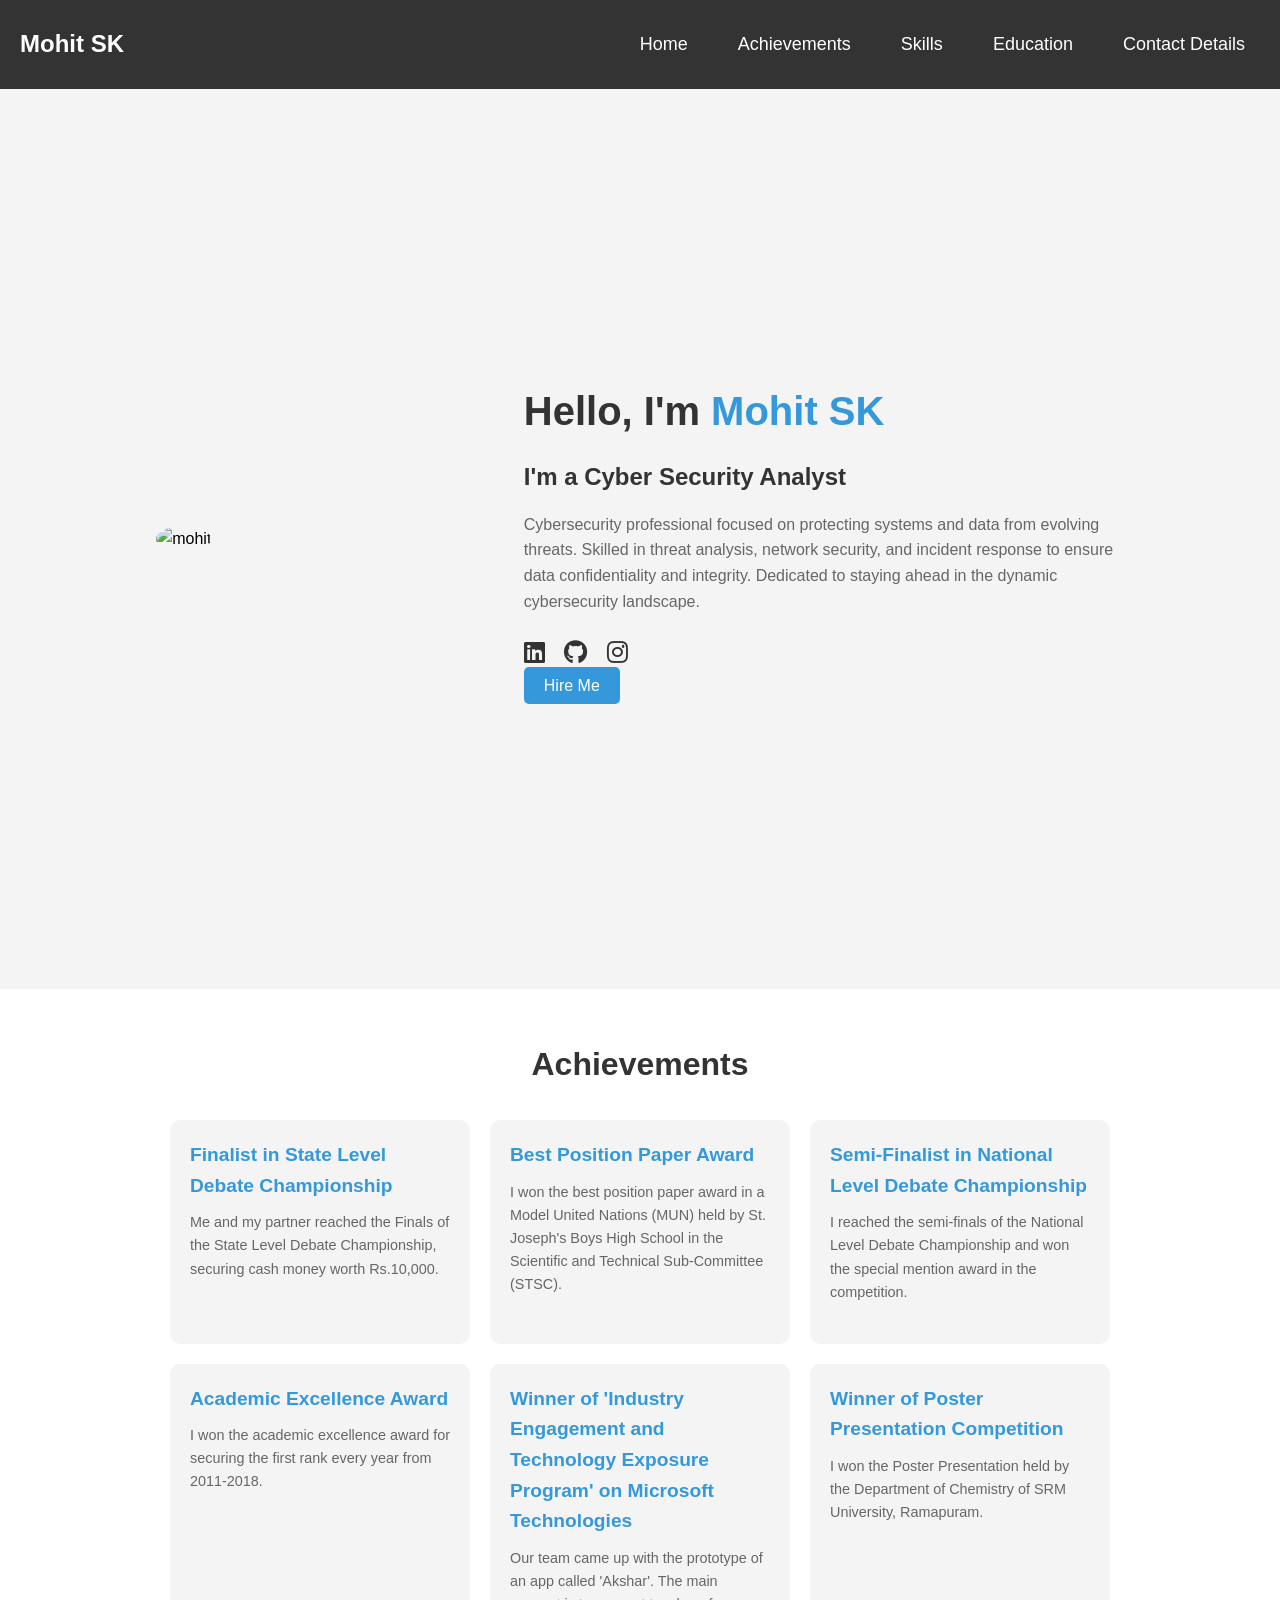
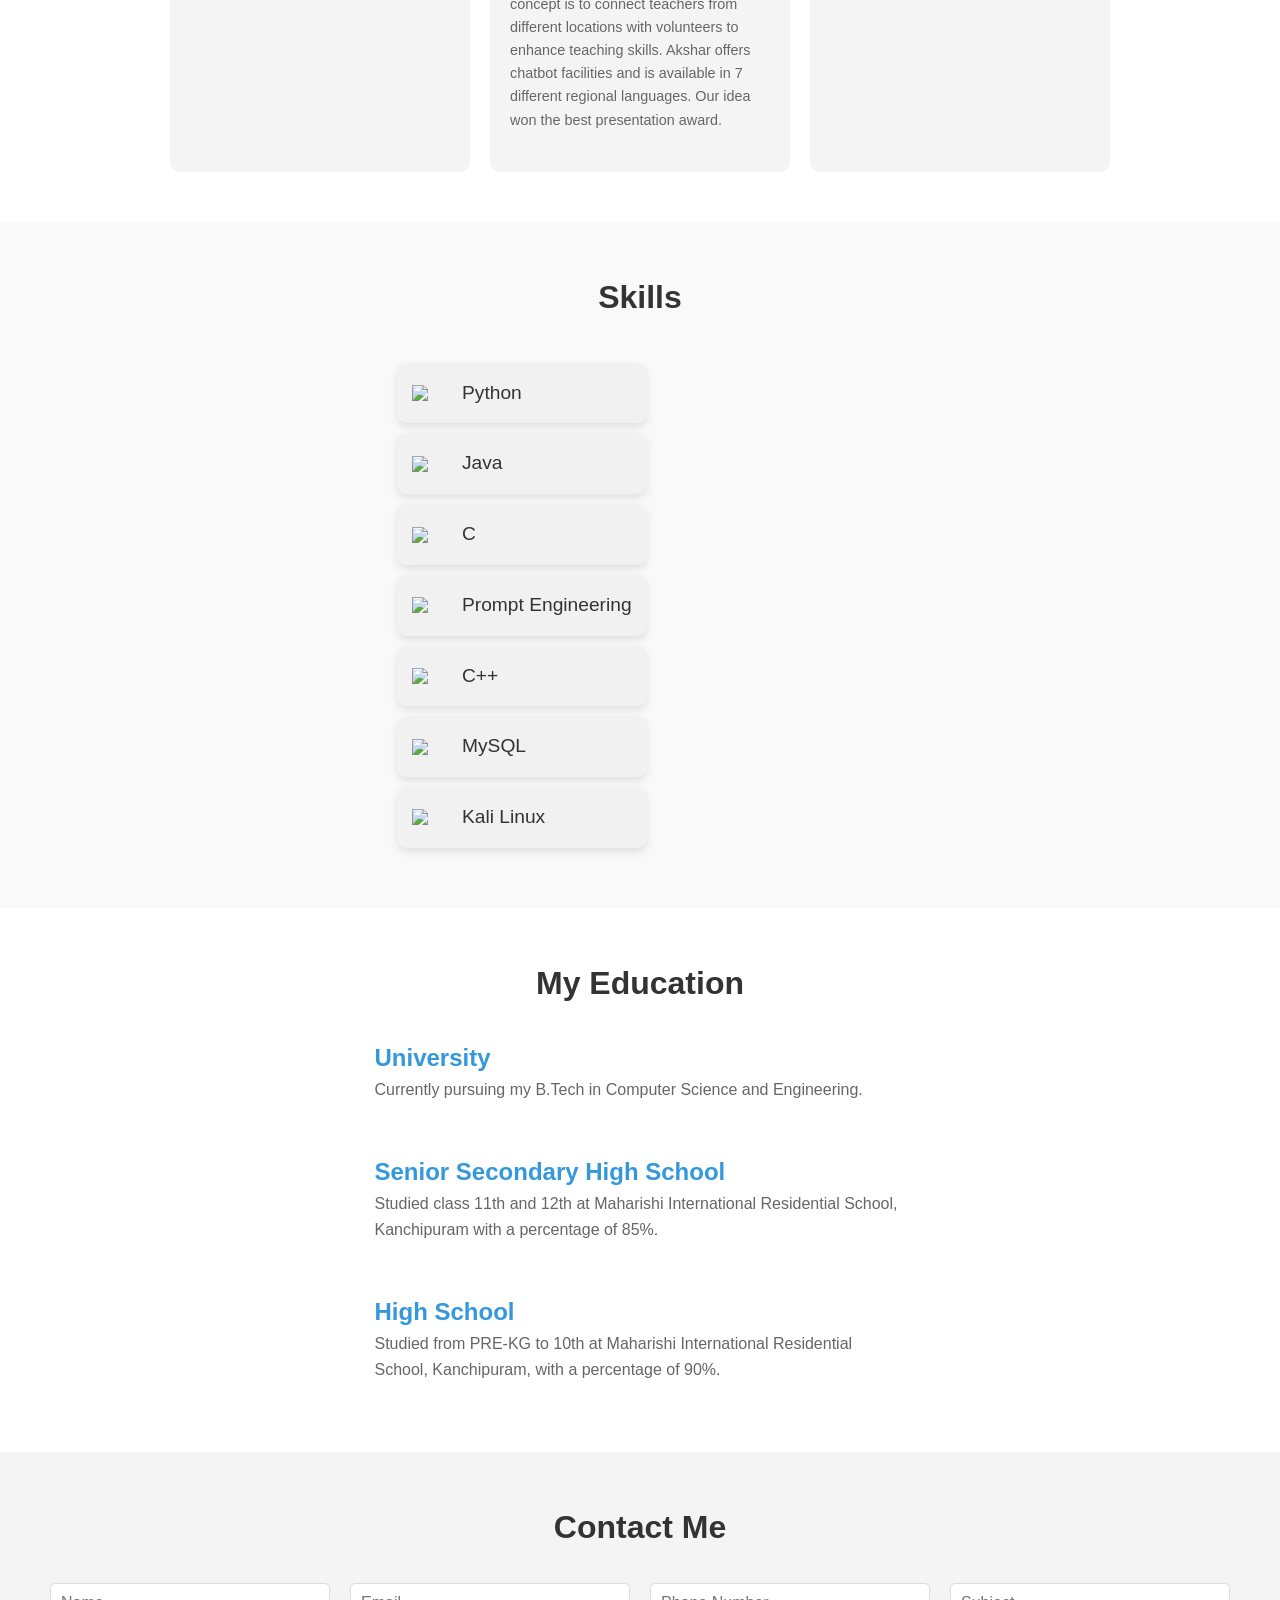
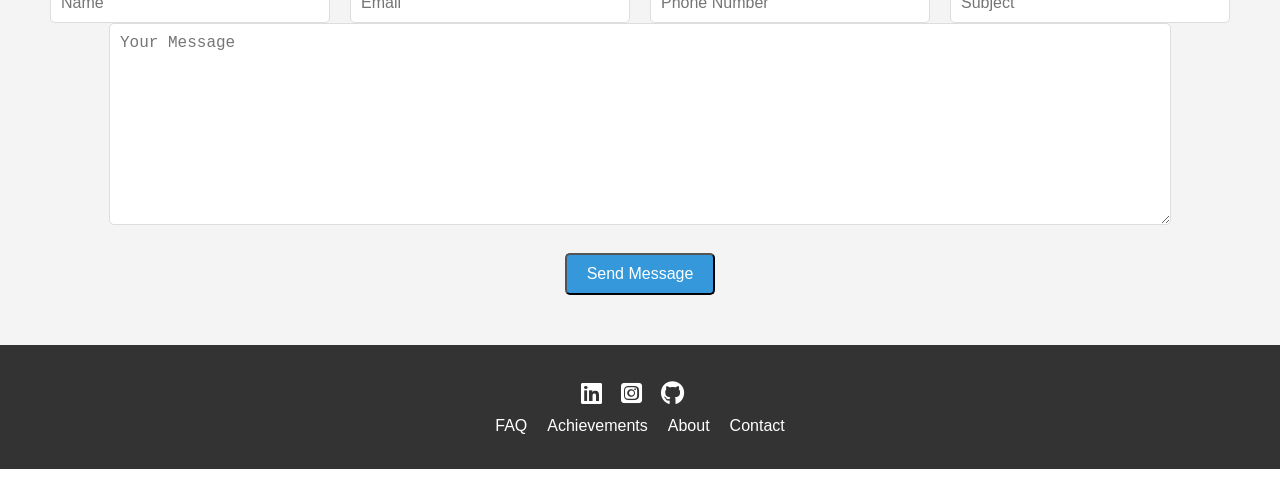
==== portfolio/index.html @ 16996514 "Add files via upload" ====
<!DOCTYPE html>
<html lang="en">
    <head>
        <meta charset="UTF-8">
        <meta name="viewport" content="width=device-width, initial-scale=1.0">
        <title>Portfolio</title>
        <link rel="stylesheet" href="/assets/css/style.css">
        <!-- Font awesome import -->
        <link rel="stylesheet" href="https://cdnjs.cloudflare.com/ajax/libs/font-awesome/6.5.1/css/all.min.css"
        integrity="sha512-DT0Q09RWCH3ppGqcWaEA1BIZOC6xxalwEsw9c2QQeAIftl+Vegovlnee1c9QX4TctnWMn13TZye+giMm8e2LwA=="
        crossorigin="anonymous" referrerpolicy="no-referrer"/>
        <link rel="stylesheet" href="styles.css">
        <script src="script.js"></script>
    </head>
    <body>
        <header class="header">
            <a href="#" class="logo">Mohit SK</a>
            <i class="fa-solid fa-bars menu-icon"></i>
            <nav class="navbar">
                <a href="#Home">Home</a>
                <a href="#achievements">Achievements</a>
                <a href="#skills">Skills</a>
                <a href="#education">Education</a>
                <a href="#contact-details">Contact Details</a>
            </nav>
        </header>

        <section class="home" id="home">
            <div class="home-img">
                <img src="C:\Users\mohit\Music\WhatsApp Image 2024-10-21 at 20.36.06_4c24ca75.jpg" alt="mohit">
            </div>
            <div class="home-content">
                <h1>Hello, I'm <span>Mohit SK</span></h1>
                <h3 class="typing-text">I'm a Cyber Security Analyst<span></span></h3>
                <p>
                    Cybersecurity professional focused on protecting systems and data from evolving threats. Skilled in threat analysis, network security, and incident response to ensure data confidentiality and integrity. Dedicated to staying ahead in the dynamic cybersecurity landscape.</p>
                <div class="social-icon">
                    <a href="#"><i class="fa-brands fa-linkedin"></i></a>
                    <a href="#"><i class="fa-brands fa-github"></i></a>
                    <a href="#"><i class="fa-brands fa-instagram"></i></a>
                </div>
                <a href="#" class="btn">Hire Me</a>
            </div>
        </section>

        <section class="achievements" id="achievements">
            <h2 class="heading">Achievements</h2>
            <div class="achievements-container">
                <div class="achievements-box">
                    <div class="achievements-info">
                        <h4>Finalist in State Level Debate Championship</h4>
                        <p>Me and my partner reached the Finals of the State Level Debate Championship, securing cash money worth Rs.10,000.</p>
                    </div>
                </div>
                <div class="achievements-box">
                    <div class="achievements-info">
                        <h4>Best Position Paper Award</h4>
                        <p>I won the best position paper award in a Model United Nations (MUN) held by St. Joseph's Boys High School in the Scientific and Technical Sub-Committee (STSC).</p>
                    </div>
                </div>
                <div class="achievements-box">
                    <div class="achievements-info">
                        <h4>Semi-Finalist in National Level Debate Championship</h4>
                        <p>I reached the semi-finals of the National Level Debate Championship and won the special mention award in the competition.</p>
                    </div>
                </div>
                <div class="achievements-box">
                    <div class="achievements-info">
                        <h4>Academic Excellence Award</h4>
                        <p>I won the academic excellence award for securing the first rank every year from 2011-2018.</p>
                    </div>
                </div>
                <div class="achievements-box">
                    <div class="achievements-info">
                        <h4>Winner of 'Industry Engagement and Technology Exposure Program' on Microsoft Technologies</h4>
                        <p>Our team came up with the prototype of an app called 'Akshar'. The main concept is to connect teachers from different locations with volunteers to enhance teaching skills. Akshar offers chatbot facilities and is available in 7 different regional languages. Our idea won the best presentation award.</p>
                    </div>
                </div>
                <div class="achievements-box">
                    <div class="achievements-info">
                        <h4>Winner of Poster Presentation Competition</h4>
                        <p>I won the Poster Presentation held by the Department of Chemistry of SRM University, Ramapuram.</p>
                    </div>
                </div>
            </div>
        </section>

        <section class="skills" id="skills">
            <h2 class="heading">Skills</h2>
            <div class="container">
                <div class="row" id="skillsContainer">
                    <div class="bar">
                        <div class="info">
                            <img src="https://banner2.cleanpng.com/20181128/cbr/kisspng-python-programming-basics-for-absolute-beginners-michigan-python-user-group-5-jul-2-18-1713916787253.webp" />
                            <span>Python</span>
                        </div>
                    </div>
                    <div class="bar">
                        <div class="info">
                            <img src="https://repository-images.githubusercontent.com/317389408/fae67cbe-5641-4f5e-a2d2-a0d6e4bc5b67" />
                            <span>Java</span>
                        </div>
                    </div>
                    <div class="bar">
                        <div class="info">
                            <img src="https://e7.pngegg.com/pngimages/724/306/png-clipart-c-logo-c-programming-language-icon-letter-c-blue-logo-thumbnail.png" />
                            <span>C</span>
                        </div>
                    </div>
                    <div class="bar">
                        <div class="info">
                            <img src="https://www.shutterstock.com/shutterstock/photos/2323803535/display_1500/stock-vector-prompt-engineering-outline-icon-vector-illustration-2323803535.jpg" />
                            <span>Prompt Engineering</span>
                        </div>
                    </div>
                    <div class="bar">
                        <div class="info">
                            <img src="https://e7.pngegg.com/pngimages/46/626/png-clipart-c-logo-the-c-programming-language-computer-icons-computer-programming-source-code-programming-miscellaneous-template-thumbnail.png" />
                            <span>C++ </span>
                        </div>
                    </div>
                    <div class="bar">
                        <div class="info">
                            <img src="https://cdn3d.iconscout.com/3d/free/thumb/free-mysql-3d-icon-download-in-png-blend-fbx-gltf-file-formats--database-relational-sql-coding-lang-pack-logos-icons-7578013.png?f=webp" />
                            <span>MySQL</span>
                        </div>
                    </div>
                    <div class="bar">
                        <div class="info">
                            <img src="https://img-c.udemycdn.com/course/750x422/4142968_8c8d_3.jpg" />
                            <span>Kali Linux</span>
                        </div>
                    </div>
                </div>
            </div>
        </section>

        <section class="education" id="education">
            <h2 class="heading">My <span>Education</span></h2>
            <div class="timeline">
                <div class="container right">
                    <div class="content">
                        <div class="tag">
                            <h2>University</h2>
                        </div>
                        <div class="decs">
                            <p>Currently pursuing my B.Tech in Computer Science and Engineering.</p>
                        </div>
                    </div>
                </div>
                <div class="container left">
                    <div class="content">
                        <div class="tag">
                            <h2>Senior Secondary High School</h2>
                        </div>
                        <div class="decs">
                            <p>Studied class 11th and 12th at Maharishi International Residential School, Kanchipuram with a percentage of 85%.</p>
                        </div>
                    </div>
                </div>
                <div class="container right">
                    <div class="content">
                        <div class="tag">
                            <h2>High School</h2>
                        </div>
                        <div class="decs">
                            <p>Studied from PRE-KG to 10th at Maharishi International Residential School, Kanchipuram, with a percentage of 90%.</p>
                        </div>
                    </div>
                </div>
            </div>
        </section>

        <section class="contact-details" id="contact-details">
            <h2 class="heading">Contact <span>Me</span></h2>
            <form action="">
                <div class="input-box">
                    <input type="text" name="name" placeholder="Name" required>
                    <input type="email" name="email" placeholder="Email" required>
                    <input type="tel" name="Number" placeholder="Phone Number" required>
                    <input type="text" name="subject" placeholder="Subject">
                </div>
                <textarea name="message" cols="30" rows="10" placeholder="Your Message"></textarea>
                <input type="submit" value="Send Message" class="btn">
            </form>
        </section>

        <footer class="footer">
            <div class="social">
                <a href="#"><i class="fa-brands fa-linkedin"></i></a>
                <a href="#"><i class="fa-brands fa-square-instagram"></i></a>
                <a href="#"><i class="fa-brands fa-github"></i></a>
            </div>
            <ul class="list">
                <li><a href="#">FAQ</a></li>
                <li><a href="#">Achievements</a></li>
                <li><a href="#">About</a></li>
                <li><a href="#">Contact</a></li>
            </ul>
        </footer>

        <!-- wow animation -->
        <script src="/assets/js/script.js"></script>
    </body>
</html>
---- portfolio/styles.css ----
/* General Styles */
* {
    margin: 0;
    padding: 0;
    box-sizing: border-box;
}

body {
    font-family: 'Arial', sans-serif;
    line-height: 1.6;
}

a {
    text-decoration: none;
    color: inherit;
}

h1, h2, h3, h4 {
    color: #333;
}

header {
    display: flex;
    justify-content: space-between;
    align-items: center;
    padding: 20px;
    background-color: #333;
    color: #fff;
    position: sticky;
    top: 0;
    z-index: 1000;
}

.logo {
    font-size: 24px;
    font-weight: bold;
}

.menu-icon {
    font-size: 24px;
    cursor: pointer;
    display: none; /* Hide by default for large screens */
}

.navbar {
    display: flex;
    gap: 20px;
}

.navbar a {
    color: white;
    font-size: 18px;
    padding: 10px 15px;
}

.navbar a:hover {
    background-color: #555;
    border-radius: 5px;
}

/* Home Section */
.home {
    display: flex;
    align-items: center;
    justify-content: space-around;
    height: 100vh;
    background: #f4f4f4;
}

.home-img img {
    width: 350px;
    border-radius: 50%;
}

.home-content h1 {
    font-size: 2.5rem;
    color: #333;
}

.home-content span {
    color: #3498db;
}

.typing-text {
    font-size: 1.5rem;
    margin: 15px 0;
}

p {
    color: #666;
    max-width: 600px;
    margin-bottom: 20px;
}

.social-icon a {
    font-size: 24px;
    margin-right: 15px;
    color: #333;
}

.social-icon a:hover {
    color: #3498db;
}

.btn {
    background-color: #3498db;
    color: white;
    padding: 10px 20px;
    border-radius: 5px;
    font-size: 16px;
    transition: 0.3s;
}

.btn:hover {
    background-color: #2980b9;
}

/* Achievements Section */
.achievements {
    padding: 50px;
    background-color: #fff;
    text-align: center;
}

.heading {
    font-size: 2rem;
    margin-bottom: 30px;
    color: #333;
}

.achievements-container {
    display: flex;
    flex-wrap: wrap;
    gap: 20px;
    justify-content: center;
}

.achievements-box {
    background: #f4f4f4;
    padding: 20px;
    border-radius: 10px;
    width: 300px;
    text-align: left;
}

.achievements-info h4 {
    font-size: 1.2rem;
    margin-bottom: 10px;
    color: #3498db;
}

.achievements-info p {
    color: #666;
    font-size: 0.9rem;
}

/* Skills Section */
.skills {
    background-color: #f9f9f9;
    padding: 50px;
    text-align: center;
}

.skills .container {
    display: flex;
    justify-content: center;
    flex-wrap: wrap;
}

.bar {
    width: 250px;
    background-color: #f1f1f1;
    margin: 10px;
    border-radius: 10px;
    padding: 15px;
    box-shadow: 0 4px 8px rgba(0, 0, 0, 0.1);
}

.bar .info {
    display: flex;
    align-items: center;
}

.bar .info img {
    width: 40px;
    margin-right: 10px;
}

.bar .info span {
    font-size: 1.2rem;
    color: #333;
}

/* Education Section */
.education {
    padding: 50px;
    background-color: #fff;
    text-align: center;
}

.timeline {
    display: flex;
    flex-direction: column;
    gap: 30px;
    align-items: center;
}

.container {
    display: flex;
    flex-direction: row;
    justify-content: space-between;
    width: 80%;
}

.container.right, .container.left {
    width: 45%;
    text-align: left;
}

.tag h2 {
    color: #3498db;
}

.decs p {
    color: #666;
}

/* Contact Section */
.contact-details {
    background: #f4f4f4;
    padding: 50px;
    text-align: center;
}

.input-box {
    display: flex;
    justify-content: center;
    gap: 20px;
}

.input-box input {
    width: 45%;
    padding: 10px;
    font-size: 16px;
    border: 1px solid #ddd;
    border-radius: 5px;
}

textarea {
    width: 90%;
    padding: 10px;
    font-size: 16px;
    border: 1px solid #ddd;
    border-radius: 5px;
    margin-bottom: 20px;
}

.contact-details .btn {
    background-color: #3498db;
    color: white;
    padding: 10px 20px;
    border-radius: 5px;
    transition: 0.3s;
}

.contact-details .btn:hover {
    background-color: #2980b9;
}

/* Footer */
.footer {
    background-color: #333;
    color: white;
    padding: 30px;
    text-align: center;
}

.footer .social a {
    font-size: 24px;
    margin-right: 15px;
    color: white;
}

.footer .list {
    list-style: none;
    display: flex;
    justify-content: center;
    gap: 20px;
}

.footer .list li a {
    color: white;
}

.footer .list li a:hover {
    color: #3498db;
}

/* Responsive Design */
@media (max-width: 768px) {
    .menu-icon {
        display: block;
    }

    .navbar {
        display: none;
        flex-direction: column;
        gap: 10px;
        background-color: #333;
        position: absolute;
        top: 70px;
        right: 20px;
        padding: 20px;
    }

    .navbar a {
        padding: 10px 0;
        color: white;
    }

    .navbar.active {
        display: flex;
    }

    .home {
        flex-direction: column;
        text-align: center;
    }

    .home-img img {
        width: 200px;
    }

    .input-box {
        flex-direction: column;
        width: 100%;
    }

    .input-box input {
        width: 90%;
    }
}
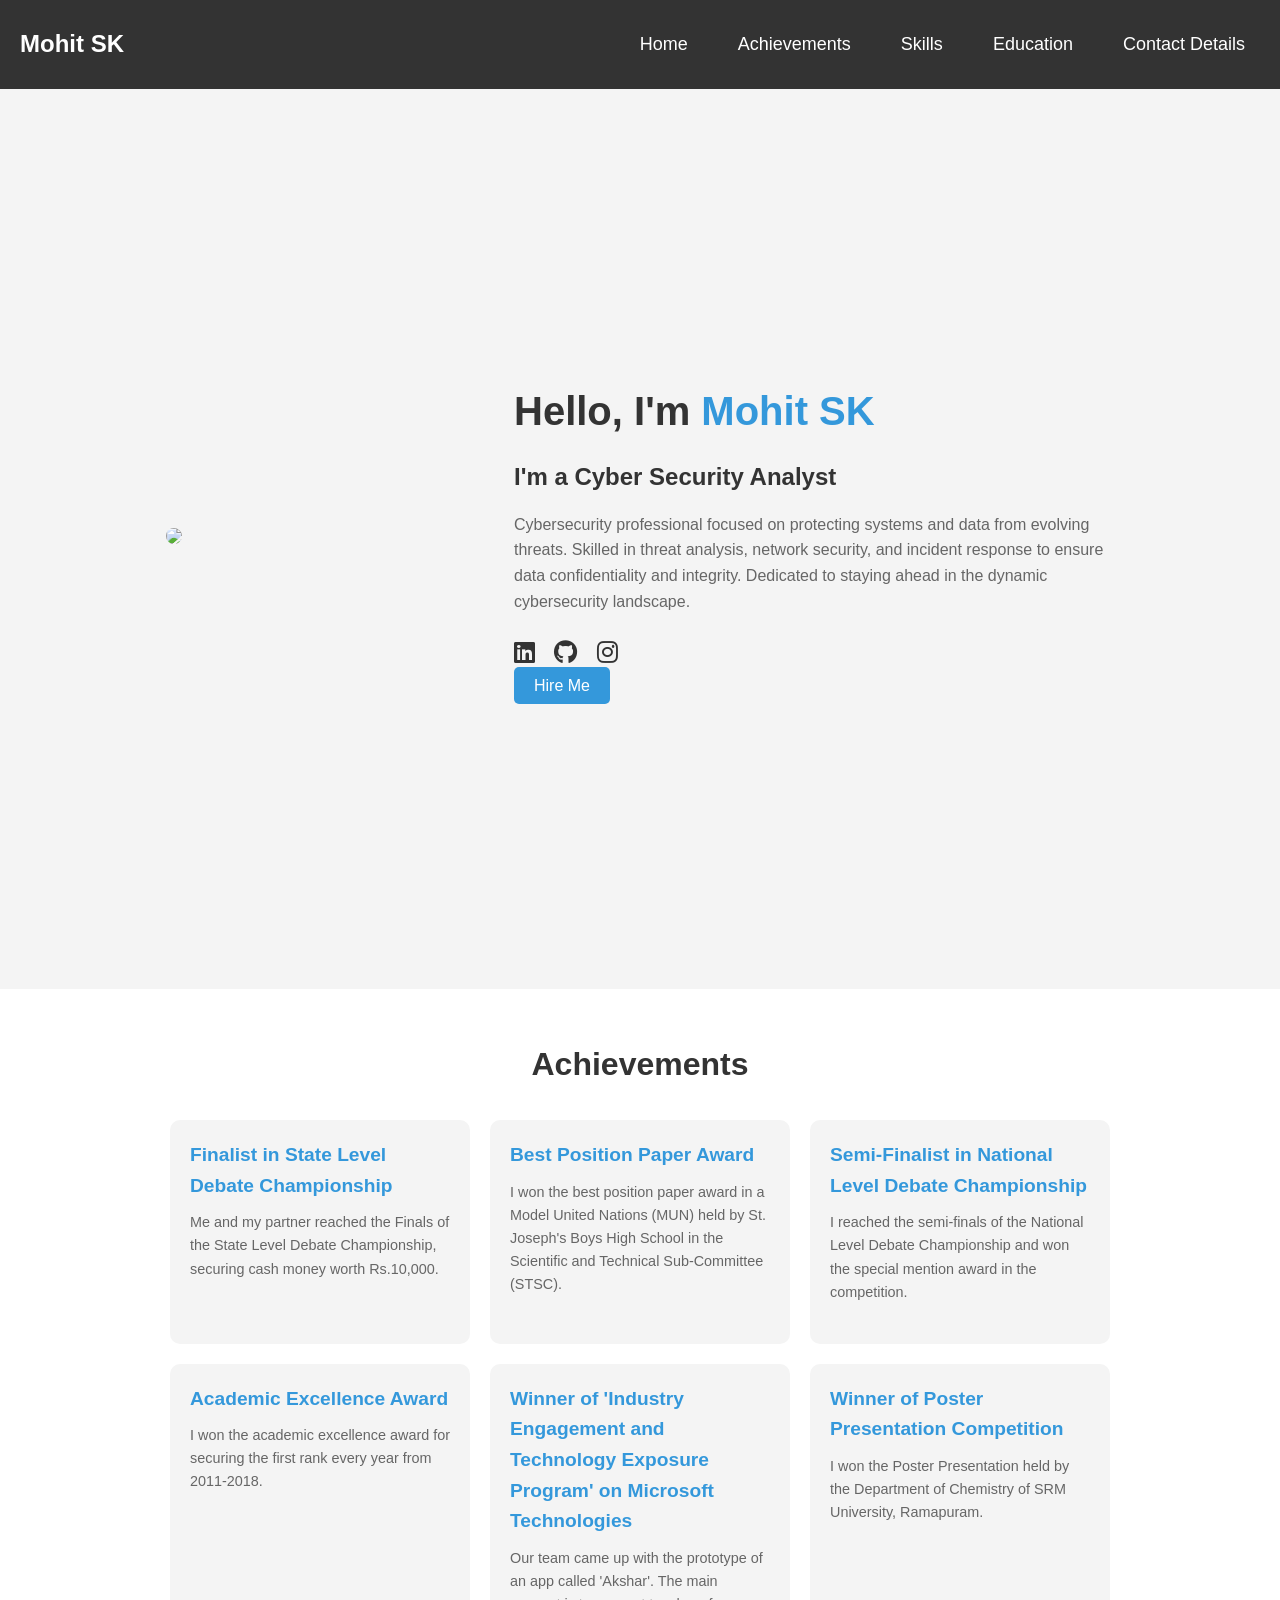
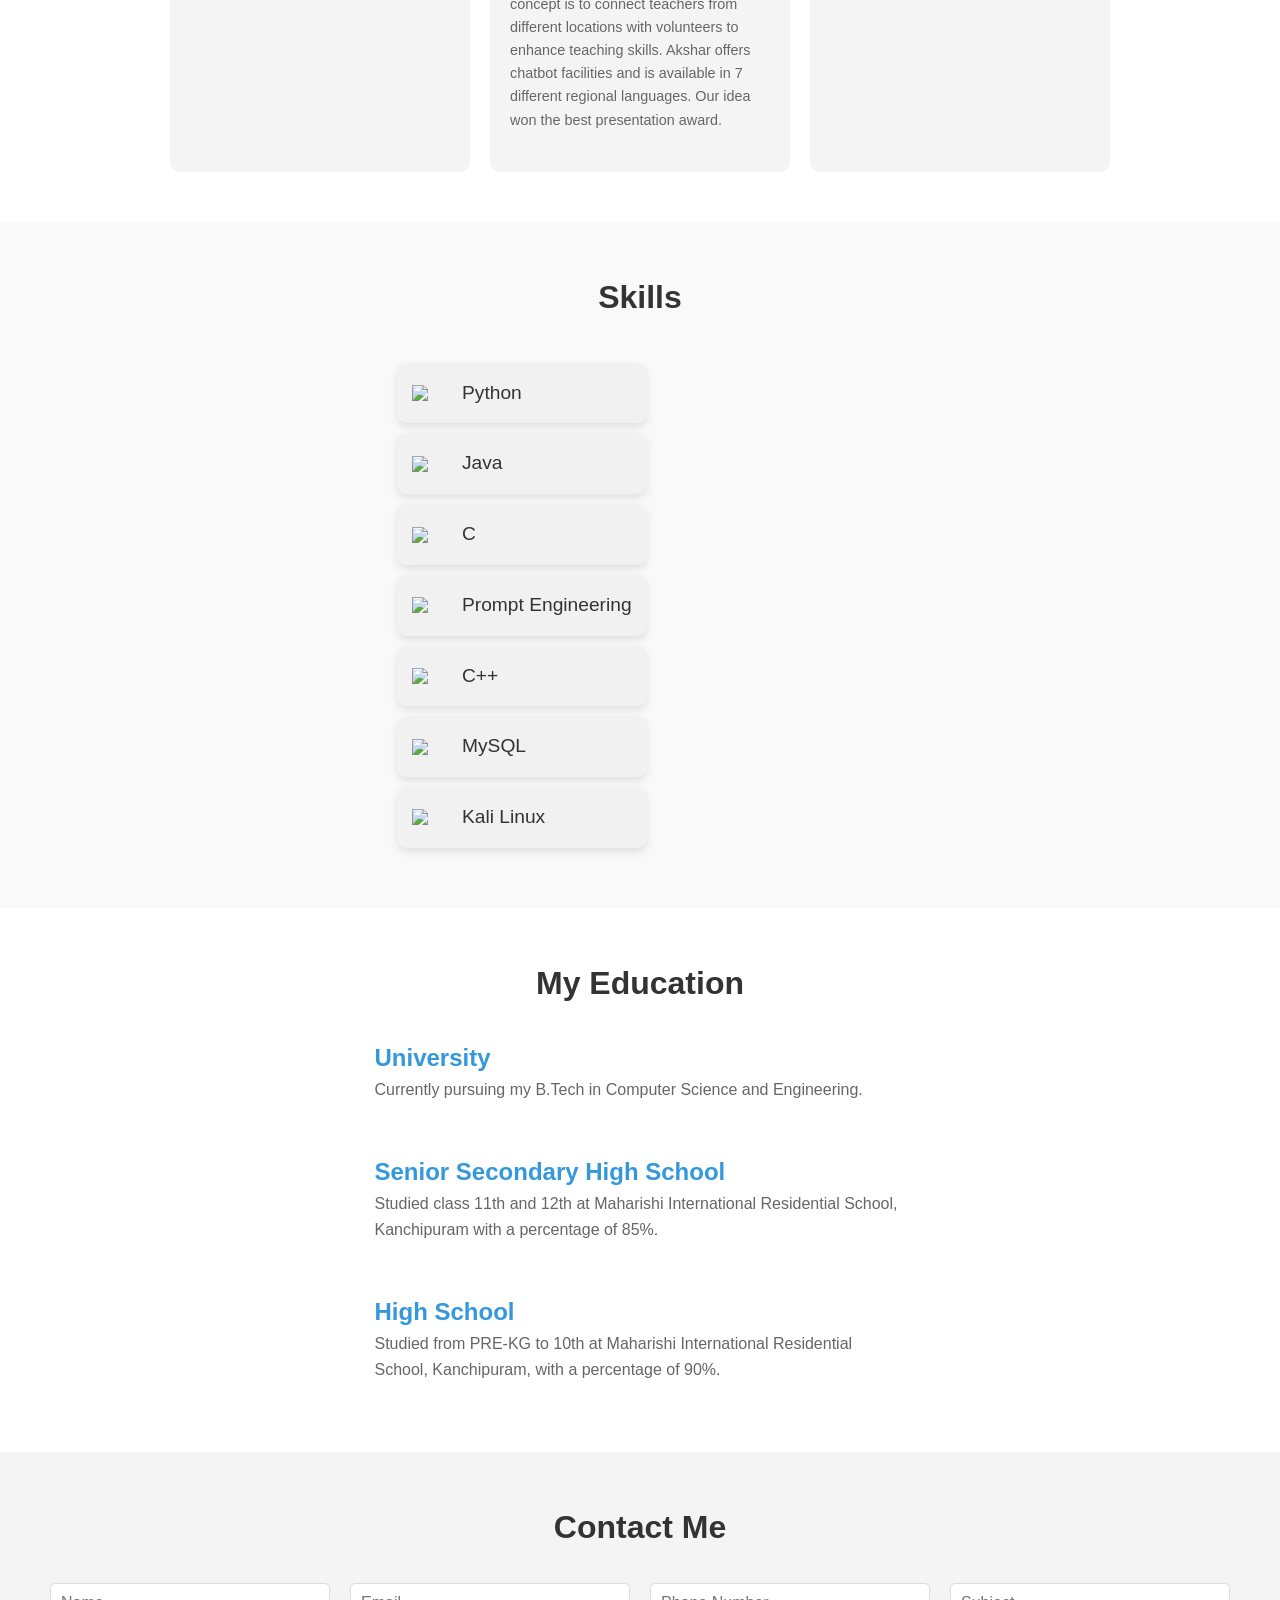
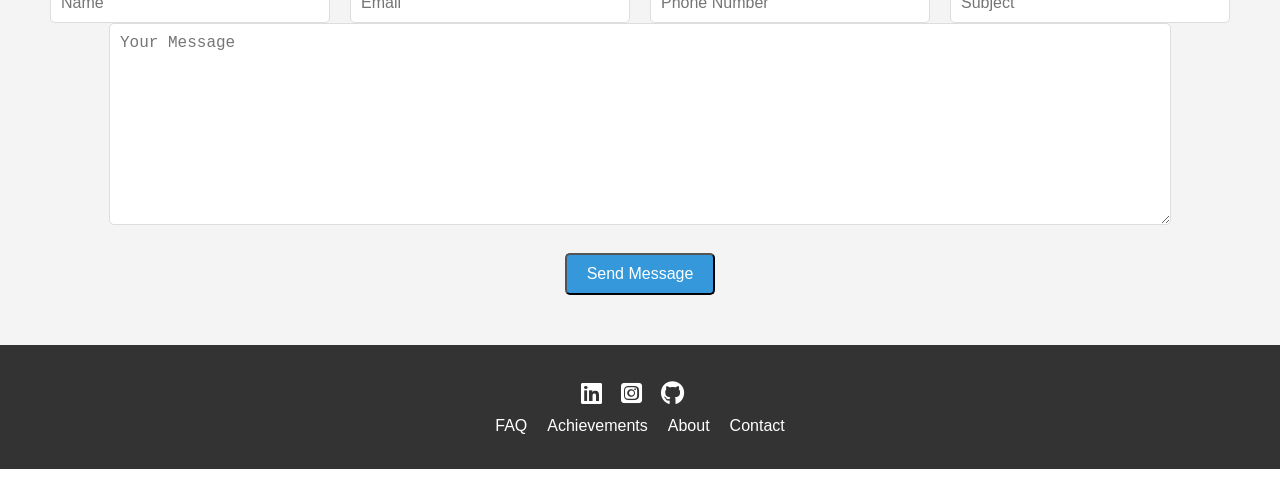
==== commit 963bf087: "Update index.html" ====
--- a/portfolio/index.html
+++ b/portfolio/index.html
@@ -27,7 +27,7 @@
 
         <section class="home" id="home">
             <div class="home-img">
-                <img src="C:\Users\mohit\Music\WhatsApp Image 2024-10-21 at 20.36.06_4c24ca75.jpg" alt="mohit">
+                <img src="https://github.com/MOHIT17717/portfolio/blob/main/portfolio/WhatsApp%20Image%202024-10-21%20at%2020.36.06_4c24ca75.jpg">
             </div>
             <div class="home-content">
                 <h1>Hello, I'm <span>Mohit SK</span></h1>
@@ -202,4 +202,4 @@
         <!-- wow animation -->
         <script src="/assets/js/script.js"></script>
     </body>
-</html>+</html>
